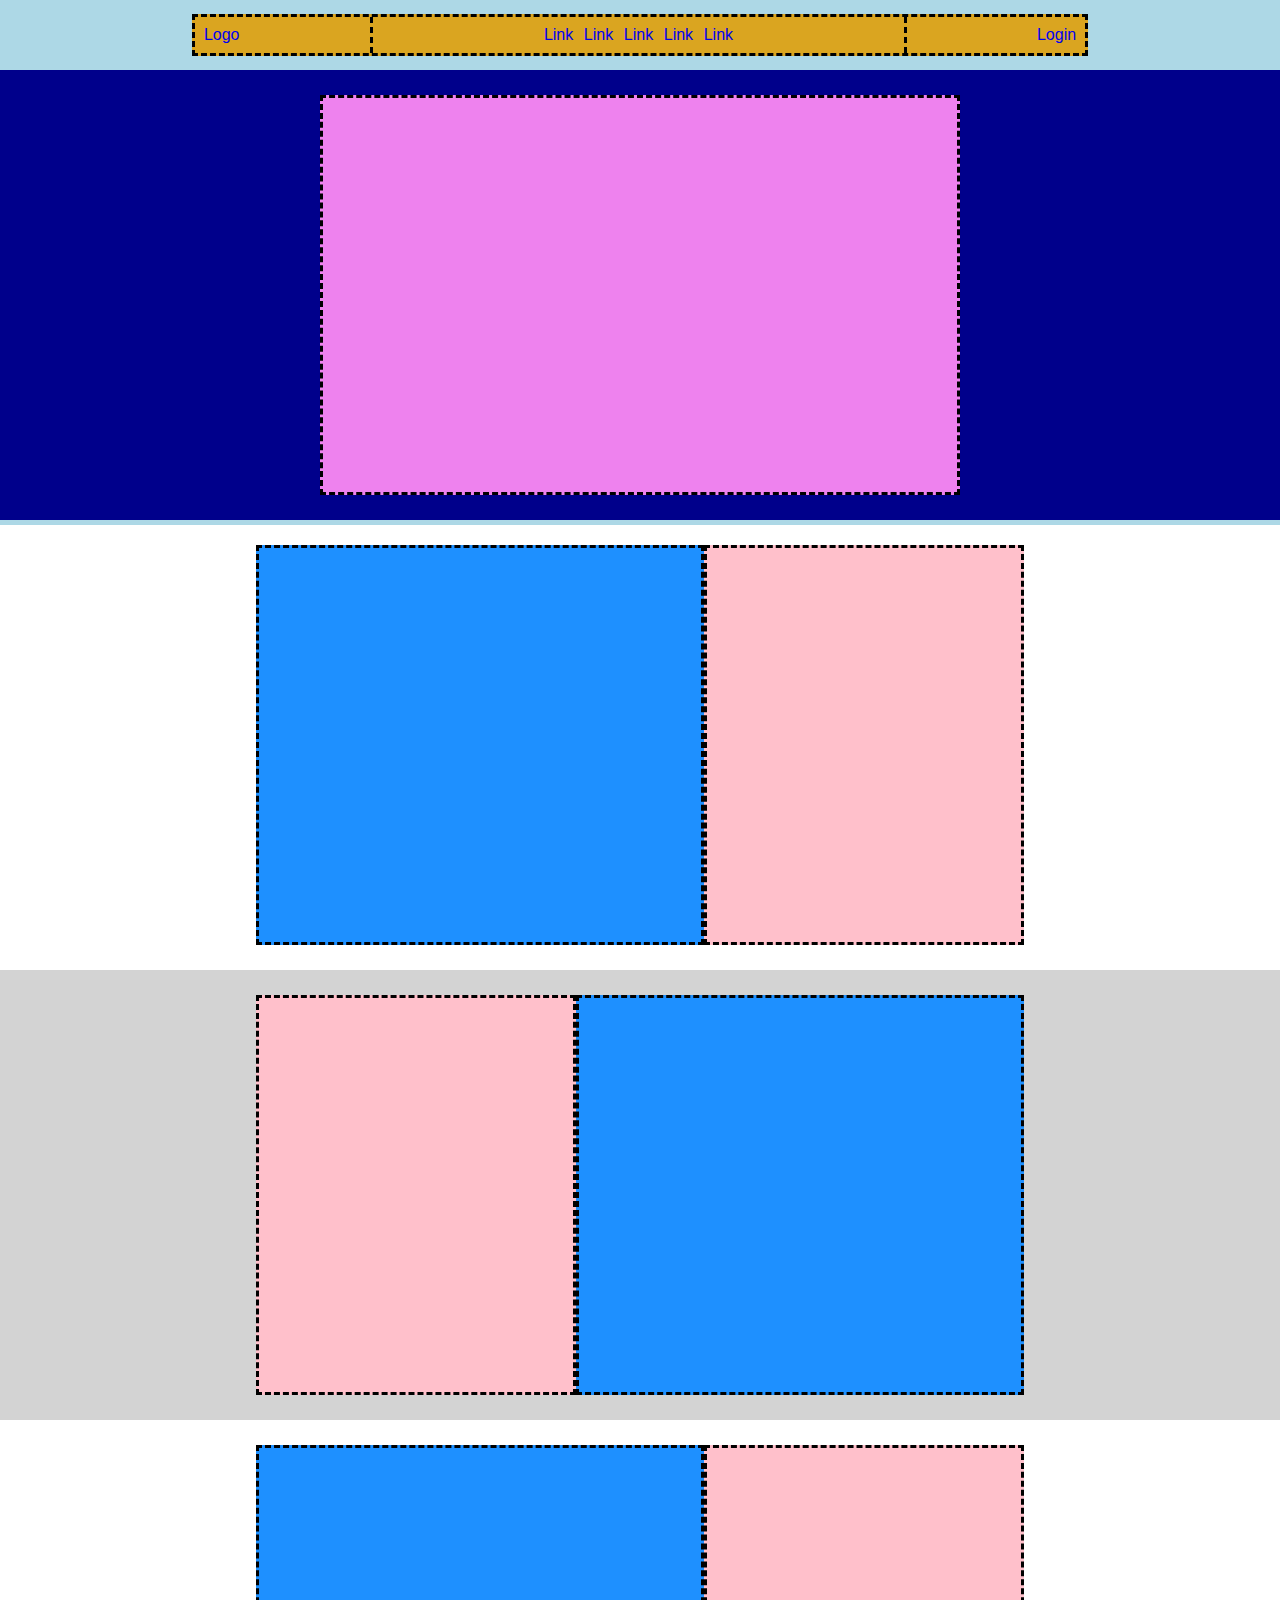
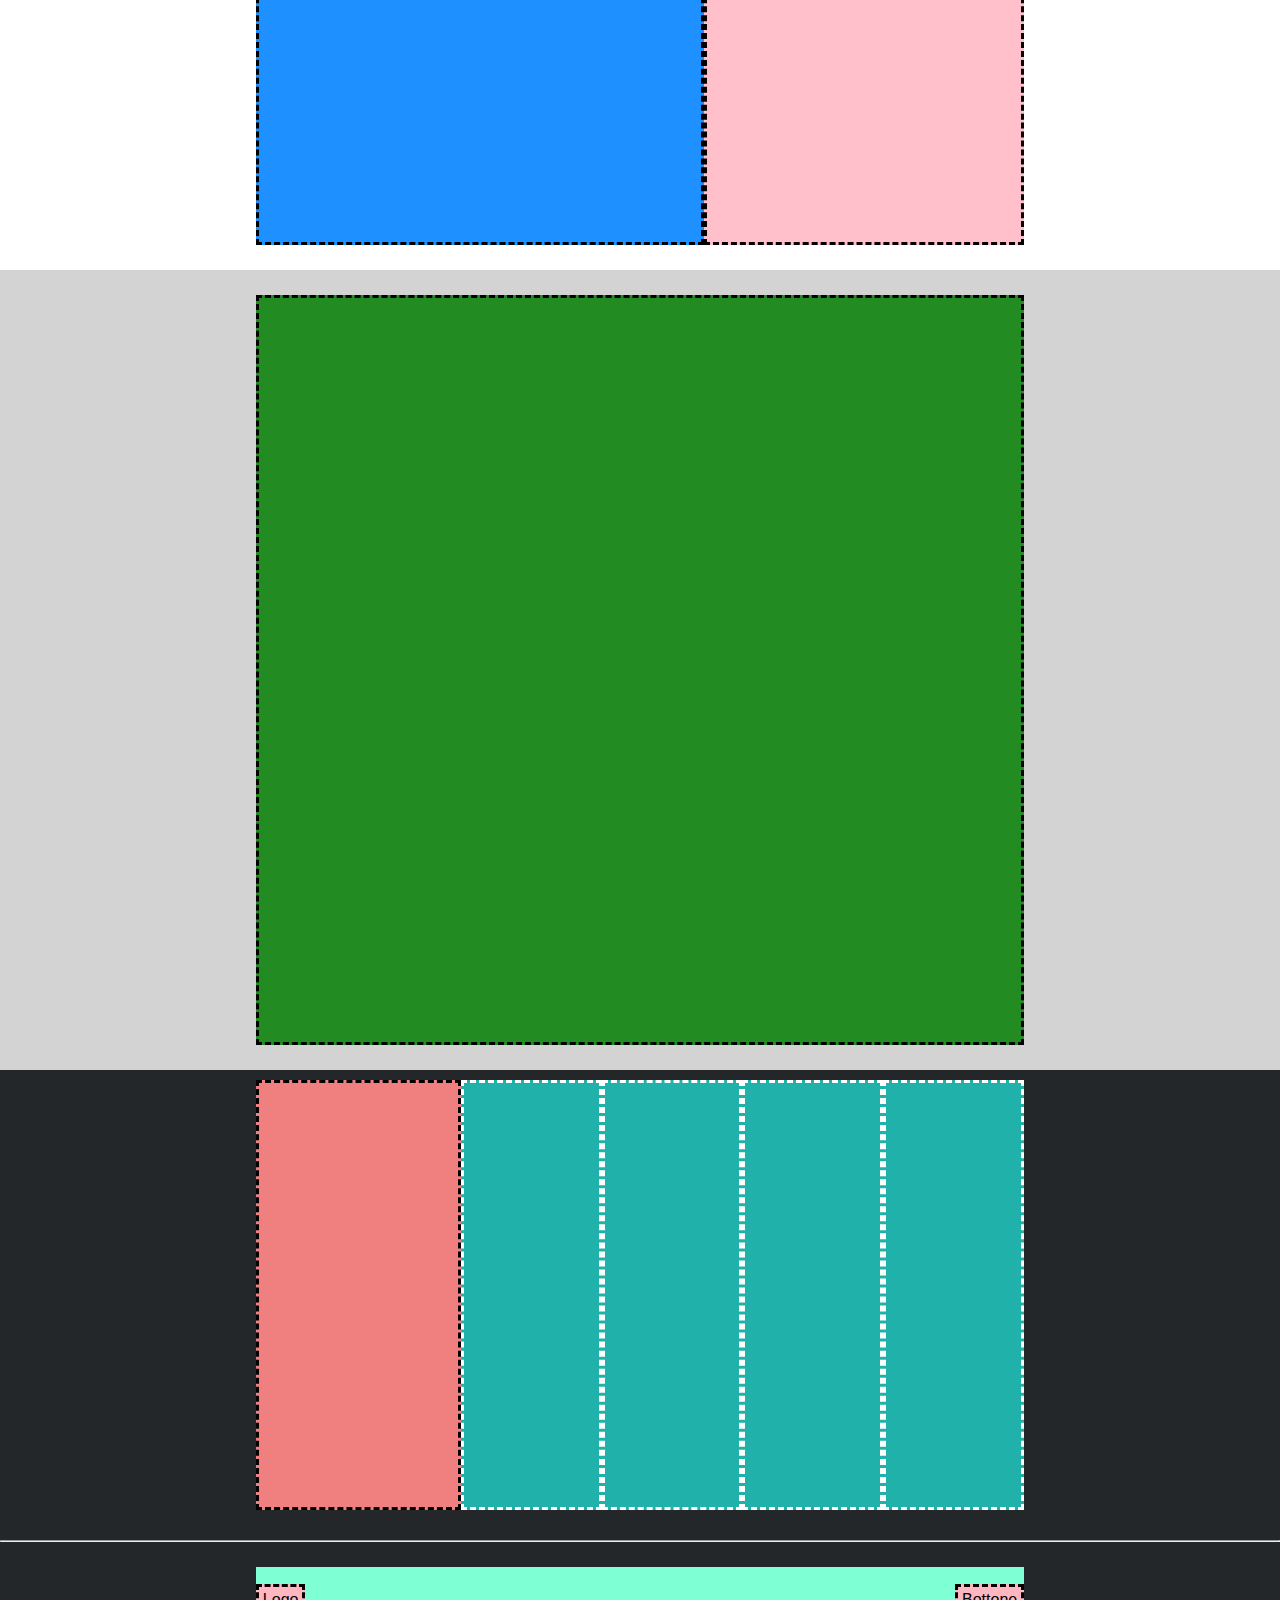
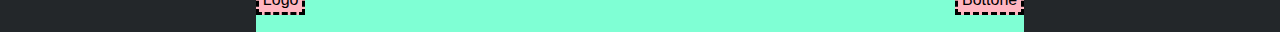
==== index.html @ 4157507f "Iniziamo" ====
<!DOCTYPE html>
<html lang="en">
<head>
    <meta charset="UTF-8">
    <meta name="viewport" content="width=device-width, initial-scale=1.0">
    <!-- Font Awesome -->
    <link rel="stylesheet" href="https://cdnjs.cloudflare.com/ajax/libs/font-awesome/6.4.2/css/all.min.css" integrity="sha512-z3gLpd7yknf1YoNbCzqRKc4qyor8gaKU1qmn+CShxbuBusANI9QpRohGBreCFkKxLhei6S9CQXFEbbKuqLg0DA==" crossorigin="anonymous" referrerpolicy="no-referrer" />
    <link href="https://fonts.cdnfonts.com/css/whitney-2" rel="stylesheet">
    <link rel="stylesheet" href="stylesheet.css">
    <title>Discord Home</title>
</head>

<body>
    
    <!-- Sezione Header contenente il logo con i link e login -->
    <header>
        <div class="contenitore_header">
            <nav>
                <div class="logo"><a href="#">Logo</a></div>
                <div class="links">
                    <a href="#">Link</a>
                    <a href="#">Link</a>
                    <a href="#">Link</a>
                    <a href="#">Link</a>
                    <a href="#">Link</a>
                </div>
                <div class="login"><a href="#">Login</a></div>
            </nav>
        </div>
    </header>    

    <main>
        <!-- Prima sezione -->
        <section class="contenitore_first_section">
            <div class="first_section"></div>
        </section>

        <!-- Seconda sezione -->
        <section class="contenitore">
            <div class="section_img"></div>
            <div class="section_txt"></div>
        </section>

        <!-- Terza sezione -->
        <section class="contenitore grigio">
            <div class="section_img"></div>
            <div class="section_txt"></div>
        </section>

        <!-- Quarta sezione -->
        <section class="contenitore">
            <div class="section_img"></div>
            <div class="section_txt"></div>
        </section>

        <!-- Quinta sezione -->
        <section class="contenitore_fifth_section grigio">
            <div class="fifth_section"></div>
        </section>
    </main>

    <!-- Inizio side (prima del footer) -->
    <aside>
        <div class="contenitore_side">

            <div class="red-col"></div>
            <div class="col"></div>
            <div class="col"></div>
            <div class="col"></div>
            <div class="col"></div>
        </div>
    </aside>
    
    <hr>

    <!-- Inizio parte finale della pagina -->
    <footer>
        <div class="contenitore_foot">
            <div class="logo_foot">Logo</div>
            <div class="bottone_foot">Bottone</div>
        </div>
    </footer>
</body>
</html>
---- stylesheet.css ----
/* Stili di pagina GENERALI */
* {
    margin: 0;
    padding: 0;
    box-sizing: border-box;
}

:root {
    font-family: 'Whitney', Arial, Helvetica, sans-serif;
}

/* Stili PRINCIPALI Header */
header{
    display: flex;
    align-items: center;
    justify-content: center;
    /* Debug roles */
    background-color: #add8e6;
    min-height: 70px;
}
.contenitore_header{
    display: flex;
    min-width: 70%;
    align-items: center;
    border-style: dashed;
    /* Debug roles */
    background-color: #daa520;
}
nav{
    display: flex;
    justify-content: space-between;
    width: 100%;
}

/* Stili SECONDARI header*/
.logo{
    flex-basis: 20%;
    border-right-style: dashed;
    padding: 1%;
}
.links{
    flex-basis: 60%;
    display: flex;
    justify-content: center;
    align-items: center;
    border-right-style: dashed;
}
.links a{
    padding: 1%;
}
.login{
    display: flex;
    justify-content: flex-end;
    flex-basis: 20%;
    padding: 1%;
}
a{
    text-decoration: none;
}

/* Stili PRIMA sezione sotto header */
.contenitore_first_section{
    display: flex;
    justify-content: center;
    align-items: center;
    width: 100%;
    box-shadow: 0px 5px #add8e6;
    /* Debug roles*/
    background-color: #00008b;
    min-height: 450px;
}
.first_section{
    flex-basis: 50%;
    border-style: dashed;
    /* Debug roles */
    min-height: 400px;
    background-color: #ee82ee;
}

/* Stili SECONDA TERZA e QUARTA sezione */
.grigio{
    background-color: #d3d3d3;
}
.contenitore.grigio>.section_txt{
    order: -1;
}
.contenitore{
    display: flex;
    justify-content: center;
    align-items: center;
    width: 100%;
    /* Debug roles*/
    min-height: 450px;
}
.section_img{
    display: flex;
    flex-basis: 35%;
    background-color: #1e90ff;
    border-style: dashed;
    min-height: 400px;
}
.section_txt{
    flex-basis: 25%;
    background-color: #ffc0cb;
    border-style: dashed;
    min-height: 400px;
}

/* Stili QUINTA sezione */
.contenitore_fifth_section{
    display: flex;
    justify-content: center;
    align-items: center;
    width: 100%;
    /* Debug roles*/
    min-height: 800px;
}
.fifth_section{
    flex-basis: 60%;
    border-style: dashed;
    /* Debug roles */
    min-height: 750px;
    background-color: #228b22;
}

/* Side prima del footer contenente le adeguate sezioni */
aside{
    display: flex;
    width: 100%;
    background-color: #23272a;
}
.contenitore_side{
    min-height: 450px;
    display: flex;
    align-items: center;
    justify-content: center;
    width: 100%;
    margin-bottom: 20px;
}
.red-col{
    display: flex;
    flex-basis: 16%;
    background-color: #f08080;
    border-style: dashed;
    min-height: 430px;
}
.col{
    flex-basis: 11%;
    background-color: #20b2aa;
    min-height: 430px;
    border-color: #ffffff;
    border-style: dashed;
}

/* Fine pagina, contenente logo e bottone */
footer{
    background-color: #23272a;
    display: flex;
    justify-content: center;
    align-items: flex-end;
    min-height: 90px;
}
.contenitore_foot{
    justify-content: space-between;
    display: flex;
    flex-basis: 60%;
    min-height: 65px;
    background-color: #7fffd4;
    align-items: center;
}
.logo_foot{
    background-color: #ffb6c1;
    border-style: dashed;
    padding: 0.5%;
}
.bottone_foot{
    background-color: #ffb6c1;
    border-style: dashed;
    padding: 0.5%;
}
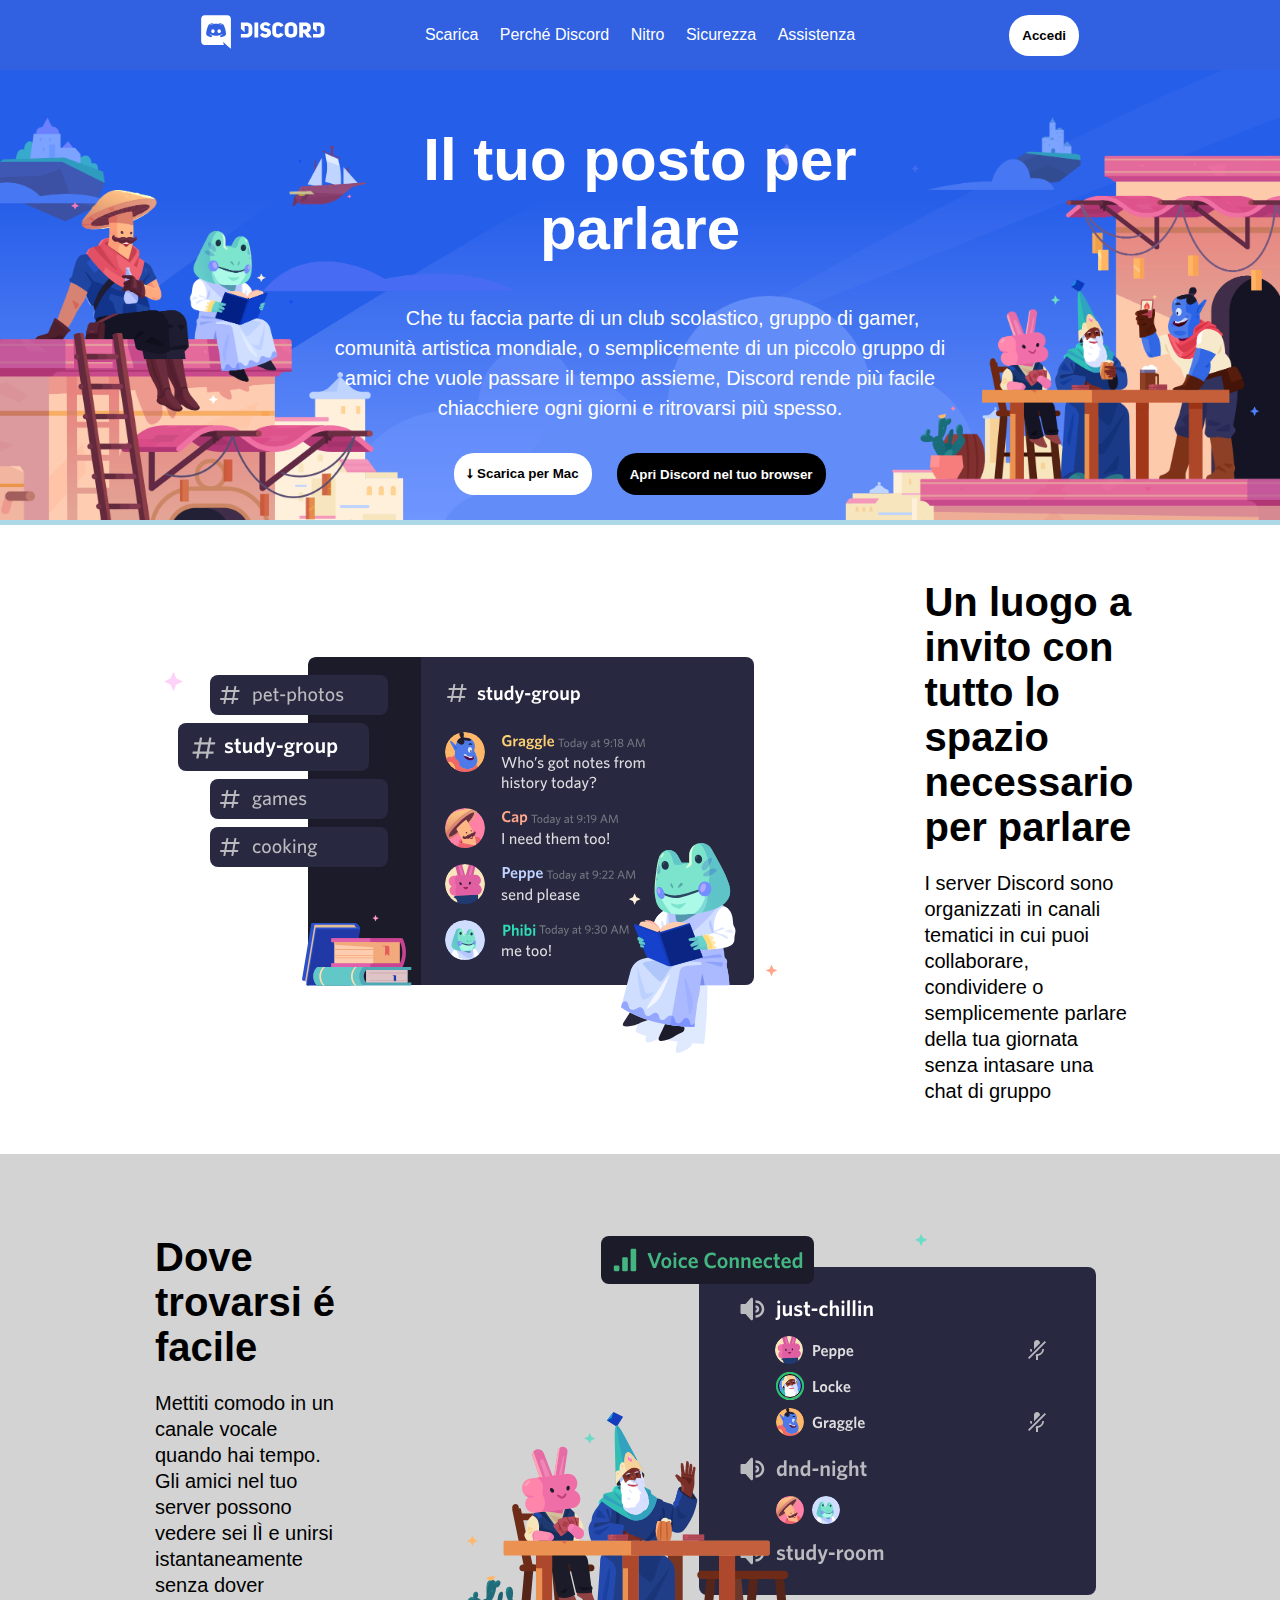
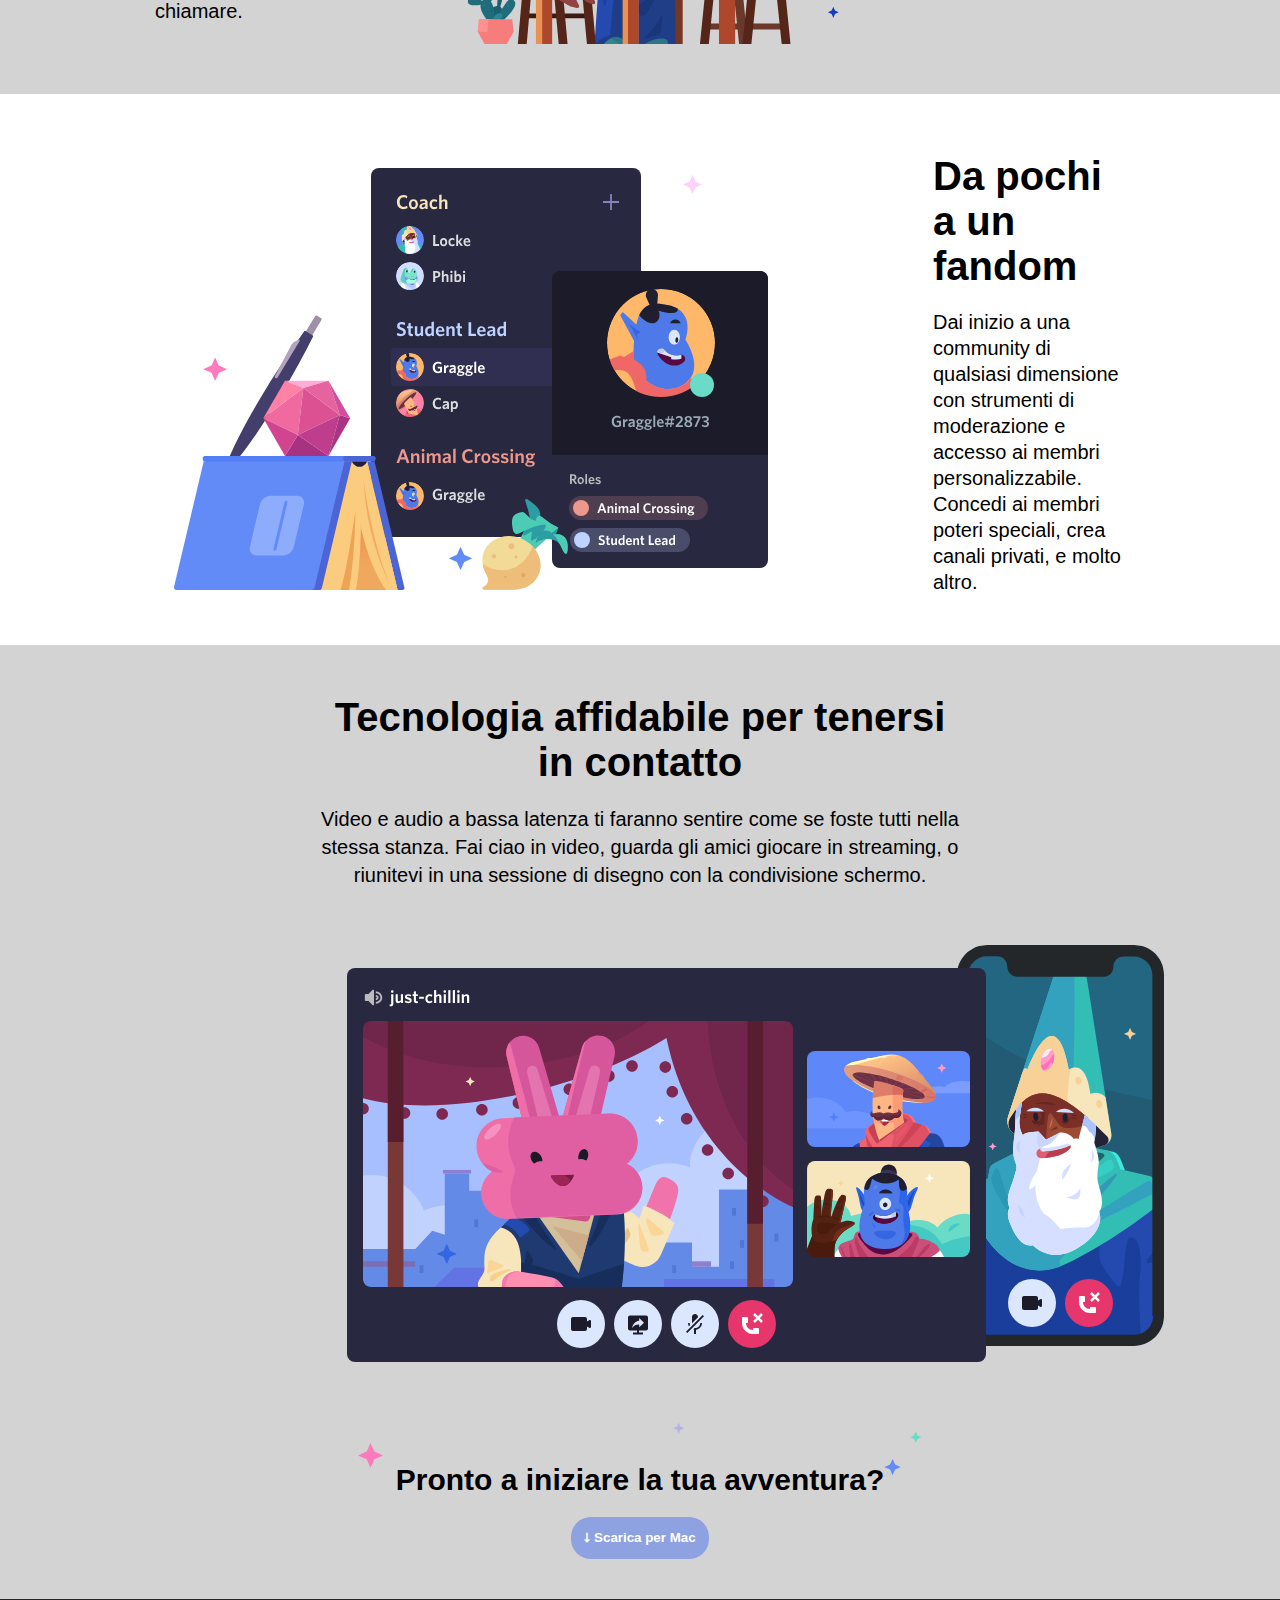
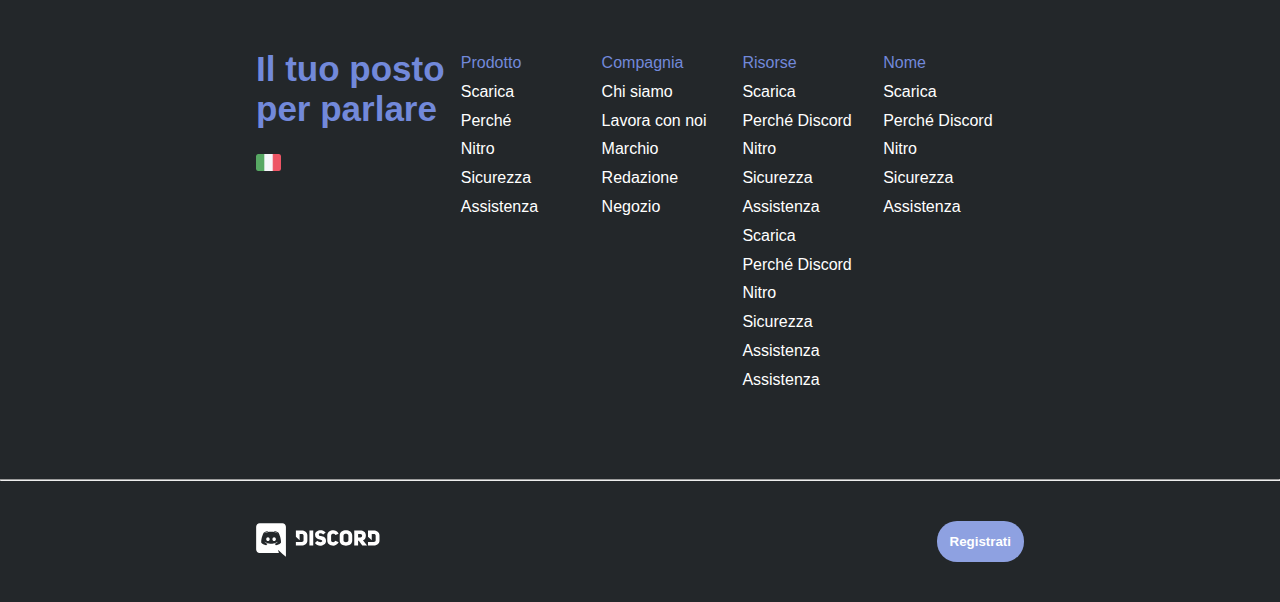
==== commit ba84f680: "Sto un po' impazzendo" ====
--- a/index.html
+++ b/index.html
@@ -16,15 +16,16 @@
     <header>
         <div class="contenitore_header">
             <nav>
-                <div class="logo"><a href="#">Logo</a></div>
+                <div class="logo"><a href="#"></a>
+                <img src="img/logo.svg" alt=""></div>
                 <div class="links">
-                    <a href="#">Link</a>
-                    <a href="#">Link</a>
-                    <a href="#">Link</a>
-                    <a href="#">Link</a>
-                    <a href="#">Link</a>
+                    <a href="https://discord.com/download" target="_blank">Scarica</a>
+                    <a href="https://medium.com/sbblog/reasons-why-people-use-discord-e199591e0a29" target="_blank">Perch&eacute; Discord</a>
+                    <a href="https://discord.com/nitro" target="_blank">Nitro</a>
+                    <a href="https://discord.com/safety/securing-your-discord-account" target="_blank">Sicurezza</a>
+                    <a href="https://support.discord.com/hc/it" target="_blank">Assistenza</a>
                 </div>
-                <div class="login"><a href="#">Login</a></div>
+                <div class="login"><a href="https://support.discord.com/hc/en-us/community/posts/360056220432-Login" target="_blank"><button class="bottone_bianco">Accedi</button></a</div>
             </nav>
         </div>
     </header>    
@@ -32,30 +33,65 @@
     <main>
         <!-- Prima sezione -->
         <section class="contenitore_first_section">
-            <div class="first_section"></div>
+            <div class="first_section">
+                <h1>Il tuo posto per parlare</h1>
+                <p>Che tu faccia parte di un club scolastico, gruppo di gamer, comunità artistica mondiale, o semplicemente di un piccolo gruppo di amici che vuole passare il tempo assieme, Discord rende più facile chiacchiere ogni giorni e ritrovarsi più spesso.</p>
+                
+                <div class="bottoni_header">
+                    <button class="bottone_bianco">&#11107; Scarica per Mac</button>
+                    <button class="bottone_nero">Apri Discord nel tuo browser</button>
+                </div>
+            </div>
         </section>
 
         <!-- Seconda sezione -->
         <section class="contenitore">
-            <div class="section_img"></div>
-            <div class="section_txt"></div>
+            <div class="section_img">
+                <img src="img/item1.svg" alt="">
+            </div>
+            <div class="section_txt">
+                <h1 class="black_title">Un luogo a invito con tutto lo spazio necessario per parlare</h1>
+                <p class="black_text">I server Discord sono organizzati in canali tematici in cui puoi collaborare, condividere o semplicemente parlare della tua giornata senza intasare una chat di gruppo</p>
+            </div>
         </section>
 
         <!-- Terza sezione -->
         <section class="contenitore grigio">
-            <div class="section_img"></div>
-            <div class="section_txt"></div>
+            <div class="section_img">
+                <img src="img/item2.svg" alt="">
+            </div>
+            <div class="section_txt">
+                <h1 class="black_title">Dove trovarsi &eacute; facile</h1>
+                <p class="black_text">Mettiti comodo in un canale vocale quando hai tempo. Gli amici nel tuo server possono vedere sei l&Igrave; e unirsi istantaneamente senza dover chiamare.</p>
+            </div>
         </section>
 
         <!-- Quarta sezione -->
         <section class="contenitore">
-            <div class="section_img"></div>
-            <div class="section_txt"></div>
+            <div class="section_img">
+                <img src="img/item3.svg" alt="">
+            </div>
+            <div class="section_txt">
+                <h1 class="black_title">Da pochi a un fandom</h1>
+                <p class="black_text">Dai inizio a una community di qualsiasi dimensione con strumenti di moderazione e accesso ai membri personalizzabile. Concedi ai membri poteri speciali, crea canali privati, e molto altro.</p>
+            </div>
         </section>
 
         <!-- Quinta sezione -->
         <section class="contenitore_fifth_section grigio">
-            <div class="fifth_section"></div>
+            <div class="fifth_section">
+                <h1 id="black_title">Tecnologia affidabile per tenersi in contatto</h1>
+                <p id="black_text">Video e audio a bassa latenza ti faranno sentire come se foste tutti nella stessa stanza. Fai ciao in video, guarda gli amici giocare in streaming, o riunitevi in una sessione di disegno con la condivisione schermo.</p>
+                <img src="img/item4-big.svg" alt="">
+                
+                <div class="stelline">
+                    <h2>Pronto a iniziare la tua avventura?</h2>
+                    <a href="https://discord.com/download" target="_blank">
+                        <button class="bottone_blu"> &#11107; Scarica per Mac</button>
+                    </a>
+                </div>
+            </div>
+            
         </section>
     </main>
 
@@ -63,11 +99,56 @@
     <aside>
         <div class="contenitore_side">
 
-            <div class="red-col"></div>
-            <div class="col"></div>
-            <div class="col"></div>
-            <div class="col"></div>
-            <div class="col"></div>
+            <div class="red-col">
+                <h3 class="title_red-col">Il tuo posto per parlare</h3>
+                <img id="flag" src="img/ita.png" alt="">
+            </div>
+            <div class="col">
+                <ul style="line-height:130%">
+                    <li>Prodotto</li>
+                    <li>Scarica</li>
+                    <li>Perch&eacute;</li>
+                    <li>Nitro</li>
+                    <li>Sicurezza</li>
+                    <li>Assistenza</li>
+                </ul>
+            </div>
+            <div class="col">
+                <ul style="line-height:130%">
+                    <li>Compagnia</li>
+                    <li>Chi siamo</li>
+                    <li>Lavora con noi</li>
+                    <li>Marchio</li>
+                    <li>Redazione</li>
+                    <li>Negozio</li>
+                </ul>
+            </div>
+            <div class="col">
+                <ul style="line-height:130%">
+                    <li>Risorse</li>
+                    <li>Scarica</li>
+                    <li>Perch&eacute; Discord</li>
+                    <li>Nitro</li>
+                    <li>Sicurezza</li>
+                    <li>Assistenza</li>
+                    <li>Scarica</li>
+                    <li>Perch&eacute; Discord</li>
+                    <li>Nitro</li>
+                    <li>Sicurezza</li>
+                    <li>Assistenza</li>
+                    <li>Assistenza</li>
+                </ul>
+            </div>
+            <div class="col">
+                <ul>
+                    <li>Nome</li>
+                    <li>Scarica</li>
+                    <li>Perch&eacute; Discord</li>
+                    <li>Nitro</li>
+                    <li>Sicurezza</li>
+                    <li>Assistenza</li>
+                </ul>
+            </div>
         </div>
     </aside>
     
@@ -76,8 +157,10 @@
     <!-- Inizio parte finale della pagina -->
     <footer>
         <div class="contenitore_foot">
-            <div class="logo_foot">Logo</div>
-            <div class="bottone_foot">Bottone</div>
+            <div class="logo_foot">
+                <img src="img/logo.svg" alt="">
+            </div>
+            <div><button class="bottone_blu">Registrati</button></div>
         </div>
     </footer>
 </body>
--- a/stylesheet.css
+++ b/stylesheet.css
@@ -15,16 +15,13 @@
     align-items: center;
     justify-content: center;
     /* Debug roles */
-    background-color: #add8e6;
+    background-color: #3161e0;
     min-height: 70px;
 }
 .contenitore_header{
     display: flex;
     min-width: 70%;
     align-items: center;
-    border-style: dashed;
-    /* Debug roles */
-    background-color: #daa520;
 }
 nav{
     display: flex;
@@ -35,7 +32,6 @@
 /* Stili SECONDARI header*/
 .logo{
     flex-basis: 20%;
-    border-right-style: dashed;
     padding: 1%;
 }
 .links{
@@ -43,10 +39,9 @@
     display: flex;
     justify-content: center;
     align-items: center;
-    border-right-style: dashed;
 }
 .links a{
-    padding: 1%;
+    padding: 2%;
 }
 .login{
     display: flex;
@@ -56,6 +51,8 @@
 }
 a{
     text-decoration: none;
+    color: white;
+    /* font-weight: bold; */
 }
 
 /* Stili PRIMA sezione sotto header */
@@ -65,16 +62,14 @@
     align-items: center;
     width: 100%;
     box-shadow: 0px 5px #add8e6;
-    /* Debug roles*/
-    background-color: #00008b;
+    background-image: url(img/jumbo.png);
+    background-size: 100%;
+    background-repeat: no-repeat;
+    background-position: center;
     min-height: 450px;
 }
 .first_section{
     flex-basis: 50%;
-    border-style: dashed;
-    /* Debug roles */
-    min-height: 400px;
-    background-color: #ee82ee;
 }
 
 /* Stili SECONDA TERZA e QUARTA sezione */
@@ -89,21 +84,15 @@
     justify-content: center;
     align-items: center;
     width: 100%;
-    /* Debug roles*/
-    min-height: 450px;
 }
 .section_img{
     display: flex;
     flex-basis: 35%;
-    background-color: #1e90ff;
-    border-style: dashed;
-    min-height: 400px;
+    margin: 50px;
 }
 .section_txt{
-    flex-basis: 25%;
-    background-color: #ffc0cb;
-    border-style: dashed;
-    min-height: 400px;
+    flex-basis: 15%;
+    margin: 50px;
 }
 
 /* Stili QUINTA sezione */
@@ -112,15 +101,12 @@
     justify-content: center;
     align-items: center;
     width: 100%;
-    /* Debug roles*/
-    min-height: 800px;
 }
 .fifth_section{
-    flex-basis: 60%;
-    border-style: dashed;
-    /* Debug roles */
-    min-height: 750px;
-    background-color: #228b22;
+    display: flex;
+    width: 50%;
+    justify-content: center;
+    flex-direction: column;
 }
 
 /* Side prima del footer contenente le adeguate sezioni */
@@ -130,26 +116,21 @@
     background-color: #23272a;
 }
 .contenitore_side{
-    min-height: 450px;
-    display: flex;
-    align-items: center;
-    justify-content: center;
-    width: 100%;
-    margin-bottom: 20px;
+    display: flex;
+    align-items: center;
+    justify-content: center;
+    width: 100%;
+    padding-top: 50px;
 }
 .red-col{
     display: flex;
+    flex-direction: column;
     flex-basis: 16%;
-    background-color: #f08080;
-    border-style: dashed;
     min-height: 430px;
 }
 .col{
     flex-basis: 11%;
-    background-color: #20b2aa;
     min-height: 430px;
-    border-color: #ffffff;
-    border-style: dashed;
 }
 
 /* Fine pagina, contenente logo e bottone */
@@ -158,23 +139,145 @@
     display: flex;
     justify-content: center;
     align-items: flex-end;
-    min-height: 90px;
+    width: 100%;
 }
 .contenitore_foot{
     justify-content: space-between;
     display: flex;
     flex-basis: 60%;
-    min-height: 65px;
-    background-color: #7fffd4;
-    align-items: center;
-}
-.logo_foot{
-    background-color: #ffb6c1;
-    border-style: dashed;
-    padding: 0.5%;
-}
-.bottone_foot{
-    background-color: #ffb6c1;
-    border-style: dashed;
-    padding: 0.5%;
-}+    margin: 40px;
+    align-items: center;
+}
+
+/* STILI PER COMPLETARE L'ESERCIZIO */
+                
+                /* HEADER */
+.bottone_bianco{
+    color: black;
+    background-color: white;
+    padding: 13px;
+    cursor: pointer;
+    border: none;
+    border-top-right-radius: 20px;
+    border-bottom-right-radius: 20px;
+    border-top-left-radius: 20px;
+    border-bottom-left-radius: 20px;
+    font-weight: bold;
+}
+.bottone_nero{
+    color: white;
+    background-color: black;
+    padding: 13px;
+    cursor: pointer;
+    border: none;
+    border-top-right-radius: 20px;
+    border-bottom-right-radius: 20px;
+    border-top-left-radius: 20px;
+    border-bottom-left-radius: 20px;
+    font-weight: bold;
+}
+.first_section h1{
+    text-align: center;
+    padding: 30px;
+    font-size: 60px;
+}
+.first_section p{
+    text-align: center;
+    padding-top: 10px;
+    text-indent: 45px;
+    font-size: 20px;
+    line-height: 1.5;
+}
+.bottoni_header{
+    display: flex;
+    text-align: center;
+    padding-top: 30px;
+    width: 100%;
+    justify-content: center;
+    gap: 25px;
+}
+
+/* STILI DEL MAIN */
+.black_title{
+    color: black;
+    padding-top: 10px;
+    padding-bottom: 10px;
+    font-size: 40px;
+}
+.black_text{
+    color: black;
+    padding-top: 10px;
+    font-size: 20px;
+    line-height: 1.3;
+}
+#black_title{
+    color: black;
+    text-align: center;
+    padding-top: 50px;
+    padding-bottom: 10px;
+    font-size: 40px;
+}
+#black_text{
+    color: black;
+    text-align: center;
+    padding-top: 10px;
+    font-size: 20px;
+    line-height: 1.4;
+}
+h2{
+    color: black;
+    text-align: center;
+    font-size: 30px;
+    padding-bottom: 20px;
+}
+.bottone_blu{
+    color: white;
+    background-color: #8ea1e1;
+    padding: 13px;
+    cursor: pointer;
+    border: none;
+    border-top-right-radius: 20px;
+    border-bottom-right-radius: 20px;
+    border-top-left-radius: 20px;
+    border-bottom-left-radius: 20px;
+    font-weight: bold;
+}
+.stelline{
+    background-image: url(img/stars.svg);
+    background-repeat: no-repeat;
+    background-size: contain;
+    padding: 40px;
+    text-align: center;
+    display: flex;
+    justify-content: center;
+    flex-direction: column;
+    margin: auto;
+}
+
+/* Footer */
+#flag{
+    width: 25px;
+    margin: 25px 0;
+}
+.title_red-col{
+    color: #7289da;
+    font-size: 35px;
+}
+li:first-child{
+    color: #7289da;
+}
+li{
+    list-style-type: none;
+    color: white;
+    line-height: 1.8;
+} 
+/* .arrow{
+    border: solid black;
+    border-width: 0 3px 3px 0;
+    display: inline-block;
+    padding: 3px;
+}
+.down {
+  transform: rotate(45deg);
+  -webkit-transform: rotate(45deg);
+} */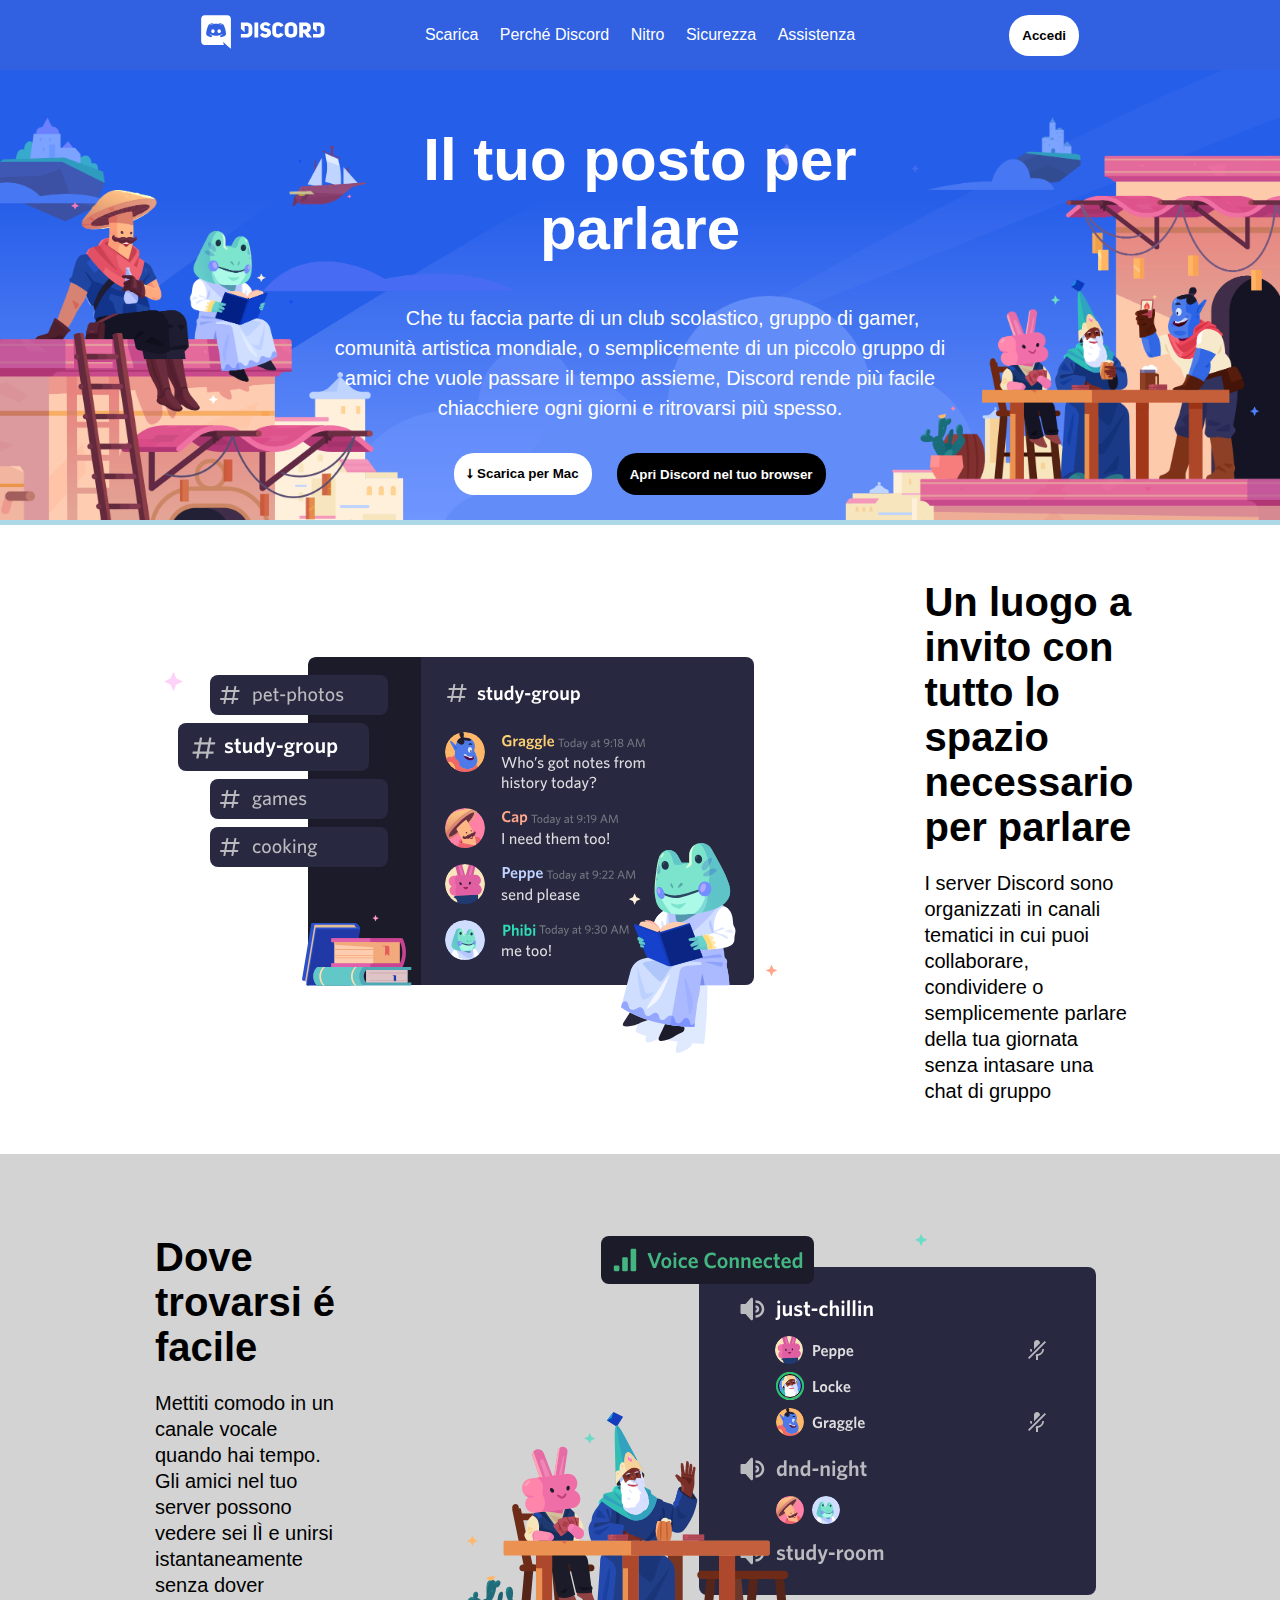
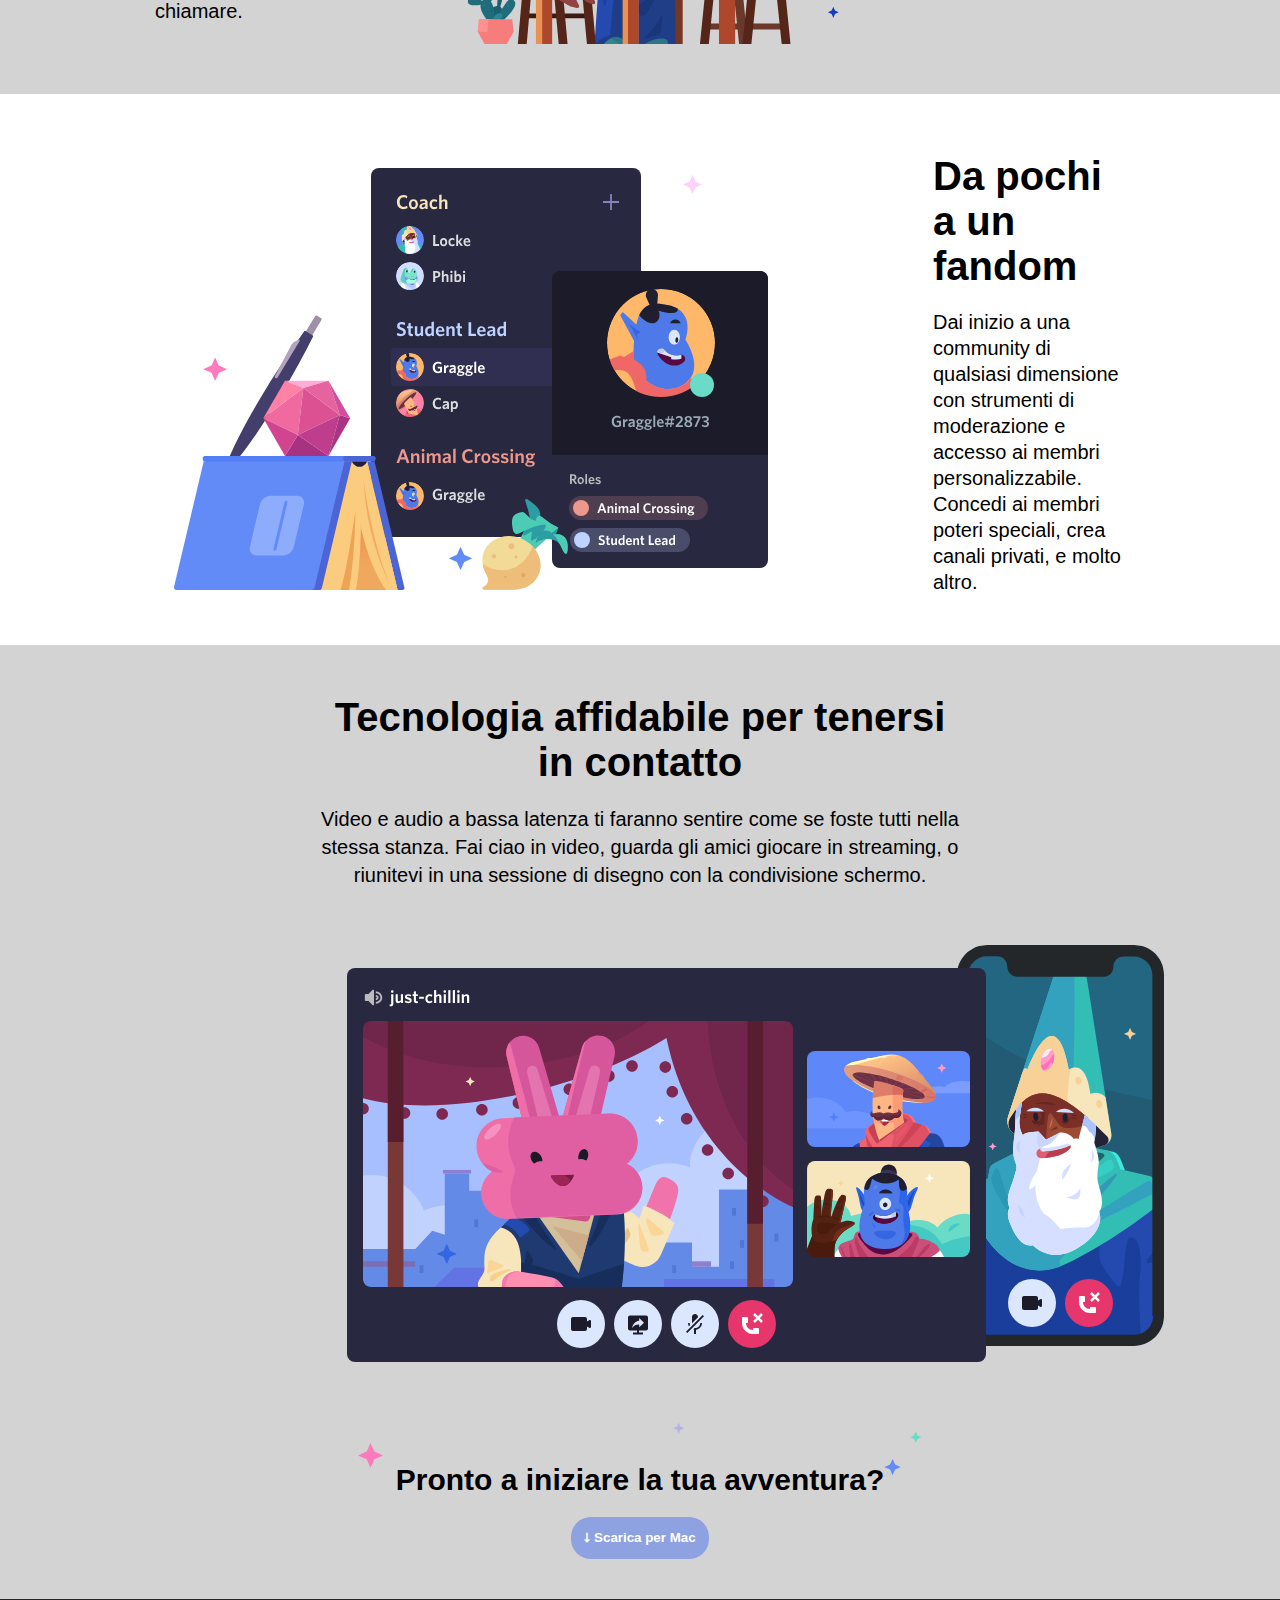
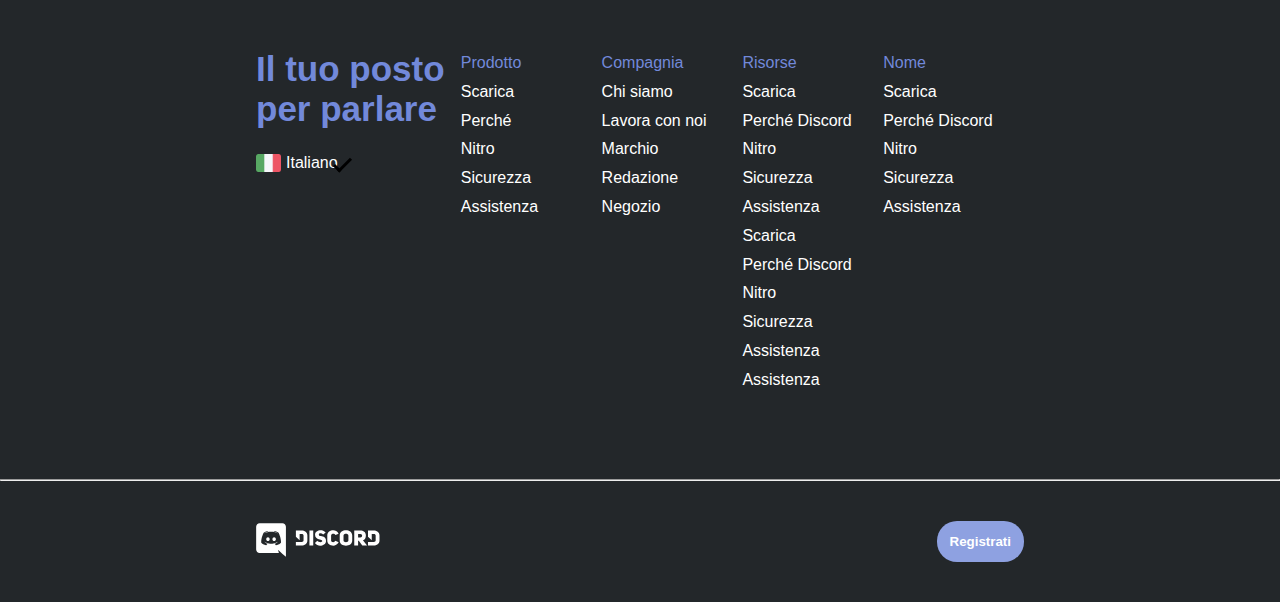
==== commit 0aa11e1b: "Max salvami <3" ====
--- a/index.html
+++ b/index.html
@@ -87,7 +87,7 @@
                 <div class="stelline">
                     <h2>Pronto a iniziare la tua avventura?</h2>
                     <a href="https://discord.com/download" target="_blank">
-                        <button class="bottone_blu"> &#11107; Scarica per Mac</button>
+                        <button class="download_mac"> &#11107; Scarica per Mac</button>
                     </a>
                 </div>
             </div>
@@ -101,7 +101,11 @@
 
             <div class="red-col">
                 <h3 class="title_red-col">Il tuo posto per parlare</h3>
-                <img id="flag" src="img/ita.png" alt="">
+                <div class="italiano">
+                    <img id="flag" src="img/ita.png" alt="">
+                    <span>Italiano</span>
+                    <i class="arrow down"></i>
+                </div>
             </div>
             <div class="col">
                 <ul style="line-height:130%">
@@ -160,7 +164,7 @@
             <div class="logo_foot">
                 <img src="img/logo.svg" alt="">
             </div>
-            <div><button class="bottone_blu">Registrati</button></div>
+            <div><button class="download_mac">Registrati</button></div>
         </div>
     </footer>
 </body>
--- a/stylesheet.css
+++ b/stylesheet.css
@@ -230,7 +230,7 @@
     font-size: 30px;
     padding-bottom: 20px;
 }
-.bottone_blu{
+.download_mac{
     color: white;
     background-color: #8ea1e1;
     padding: 13px;
@@ -257,7 +257,7 @@
 /* Footer */
 #flag{
     width: 25px;
-    margin: 25px 0;
+    margin-right: 5px;
 }
 .title_red-col{
     color: #7289da;
@@ -270,14 +270,19 @@
     list-style-type: none;
     color: white;
     line-height: 1.8;
-} 
-/* .arrow{
+}
+.italiano{
+    display: flex;
+    justify-content: flex-start;
+    margin: 25px 0;
+    color: white;
+}
+.arrow{
     border: solid black;
     border-width: 0 3px 3px 0;
-    display: inline-block;
     padding: 3px;
 }
 .down {
   transform: rotate(45deg);
   -webkit-transform: rotate(45deg);
-} */+}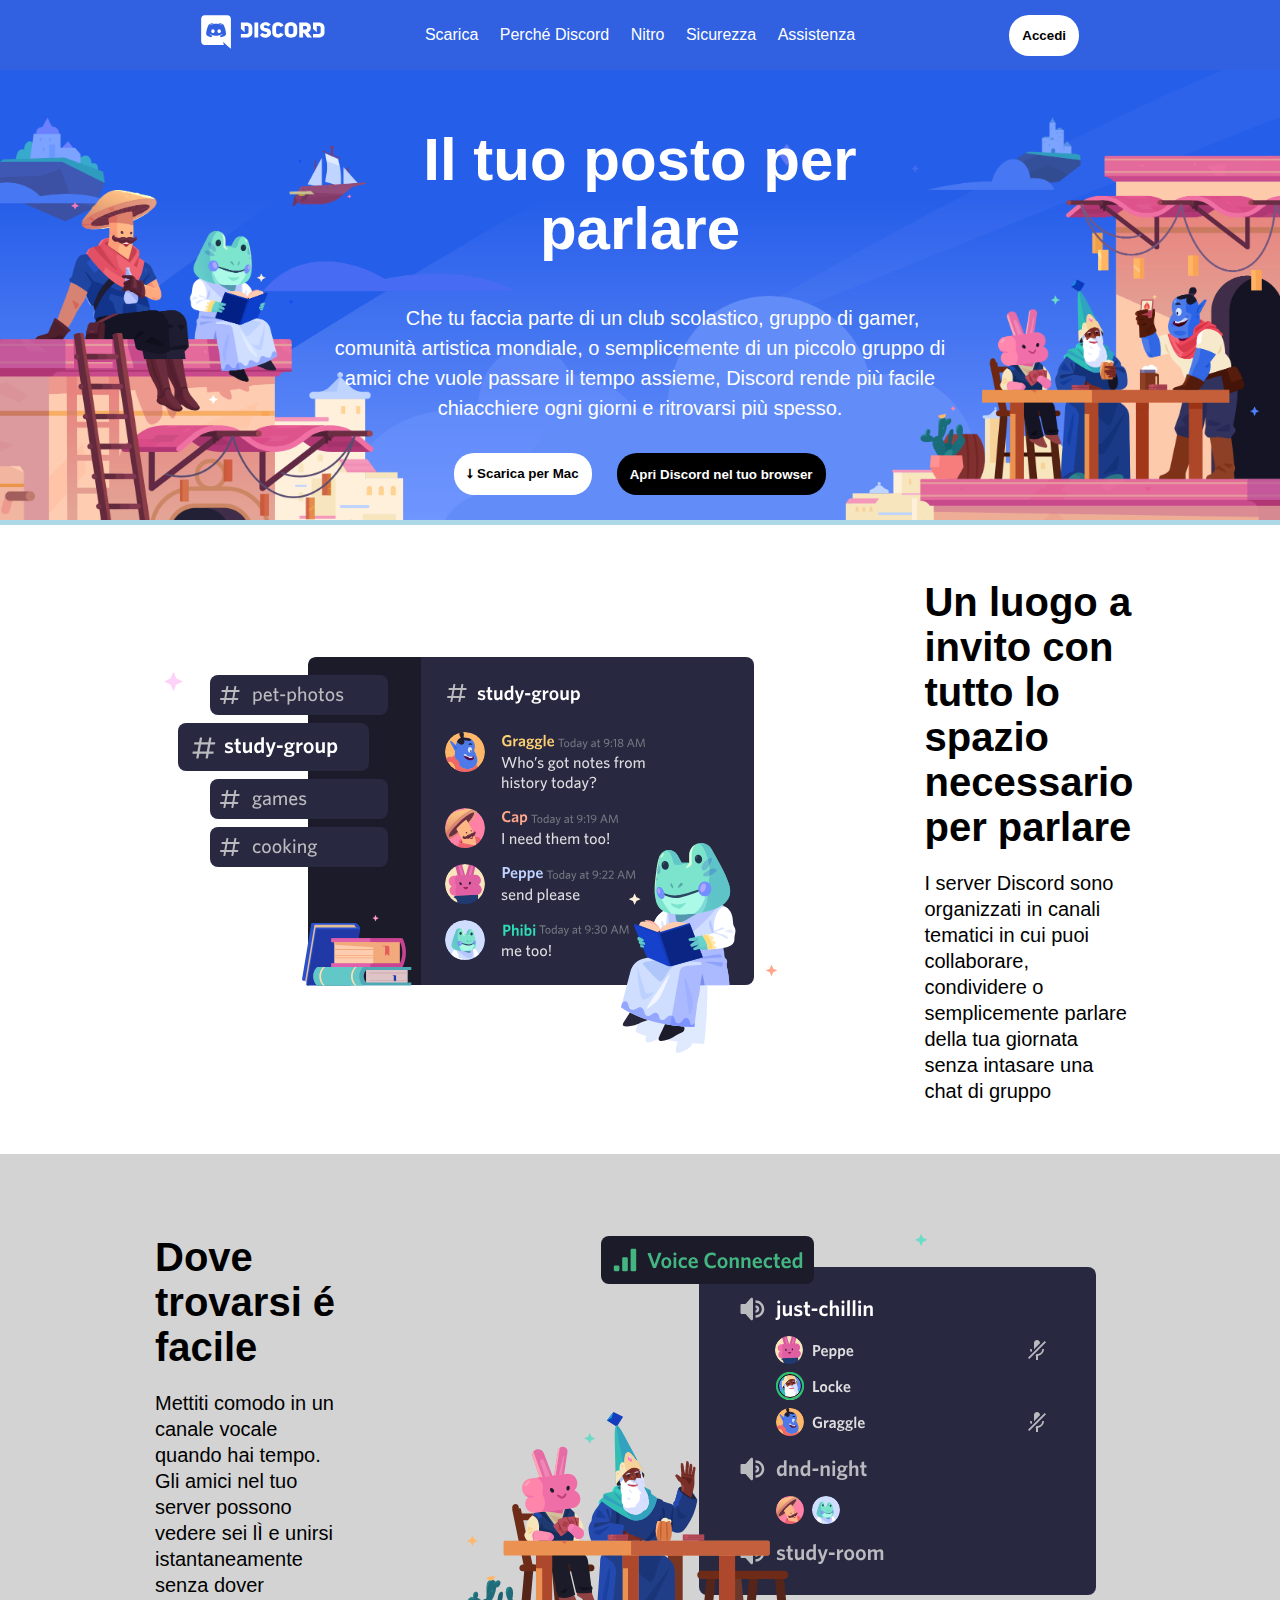
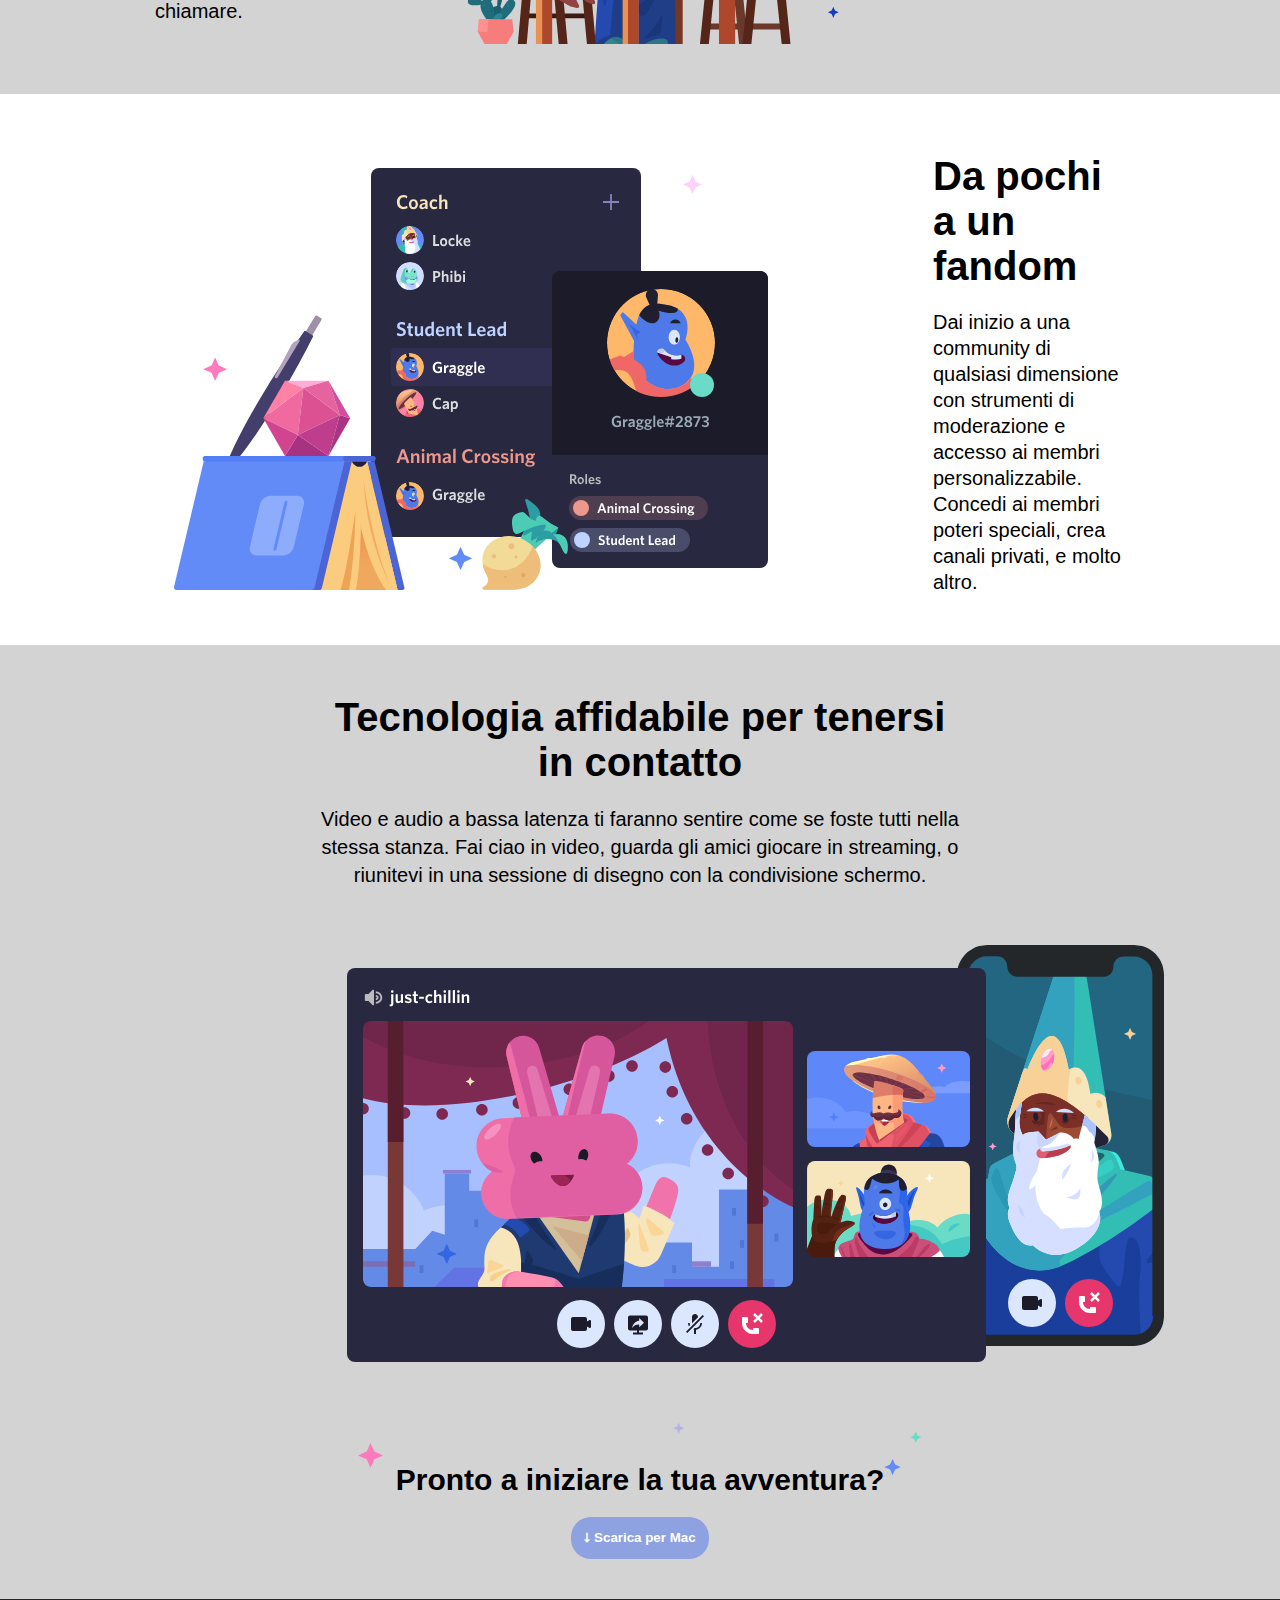
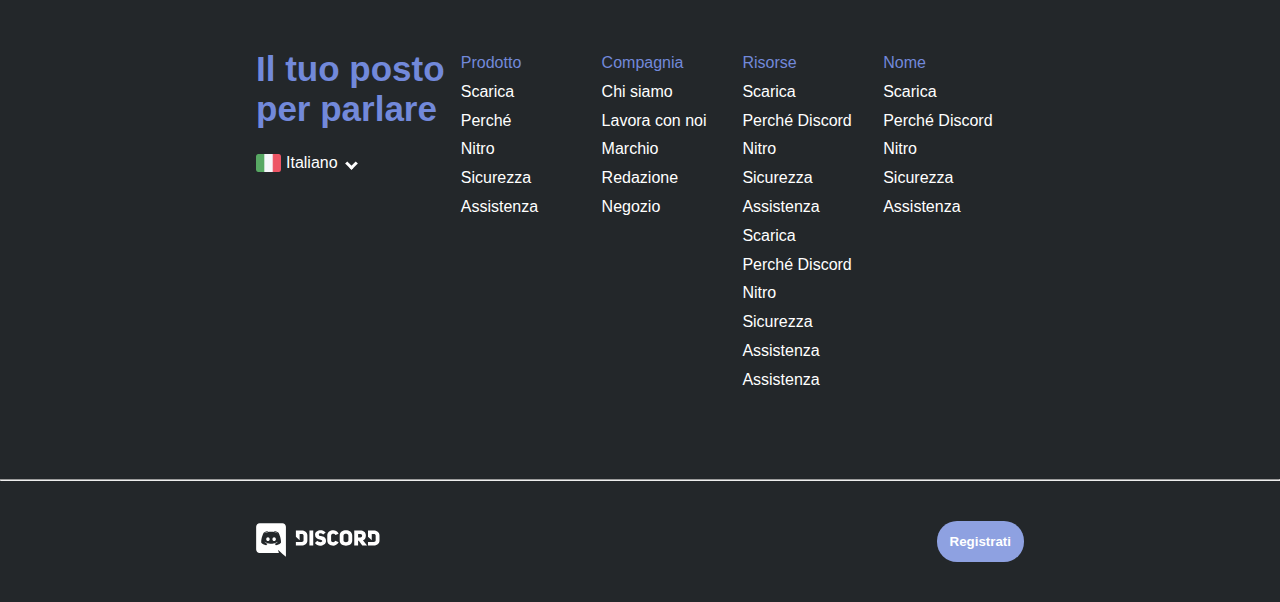
==== commit c62c05d5: "Ci siamo quasi" ====
--- a/index.html
+++ b/index.html
@@ -103,8 +103,13 @@
                 <h3 class="title_red-col">Il tuo posto per parlare</h3>
                 <div class="italiano">
                     <img id="flag" src="img/ita.png" alt="">
-                    <span>Italiano</span>
-                    <i class="arrow down"></i>
+                    <span>Italiano <i class="arrow down"></i></span>
+                </div>
+                <div class="icons">
+                    <i class="fa-brands fa-twitter"></i>
+                    <i class="fa-brands fa-instagram"></i>
+                    <i class="fa-brands fa-facebook"></i>
+                    <i class="fa-brands fa-youtube"></i>
                 </div>
             </div>
             <div class="col">
--- a/stylesheet.css
+++ b/stylesheet.css
@@ -278,11 +278,20 @@
     color: white;
 }
 .arrow{
-    border: solid black;
+    border: solid white;
     border-width: 0 3px 3px 0;
     padding: 3px;
+    display: inline-block;
 }
 .down {
   transform: rotate(45deg);
   -webkit-transform: rotate(45deg);
+}
+.arrow.down{
+    margin-left: 5px;
+}
+.icons{
+    display: flex;
+    color: white;
+    gap: 20px;
 }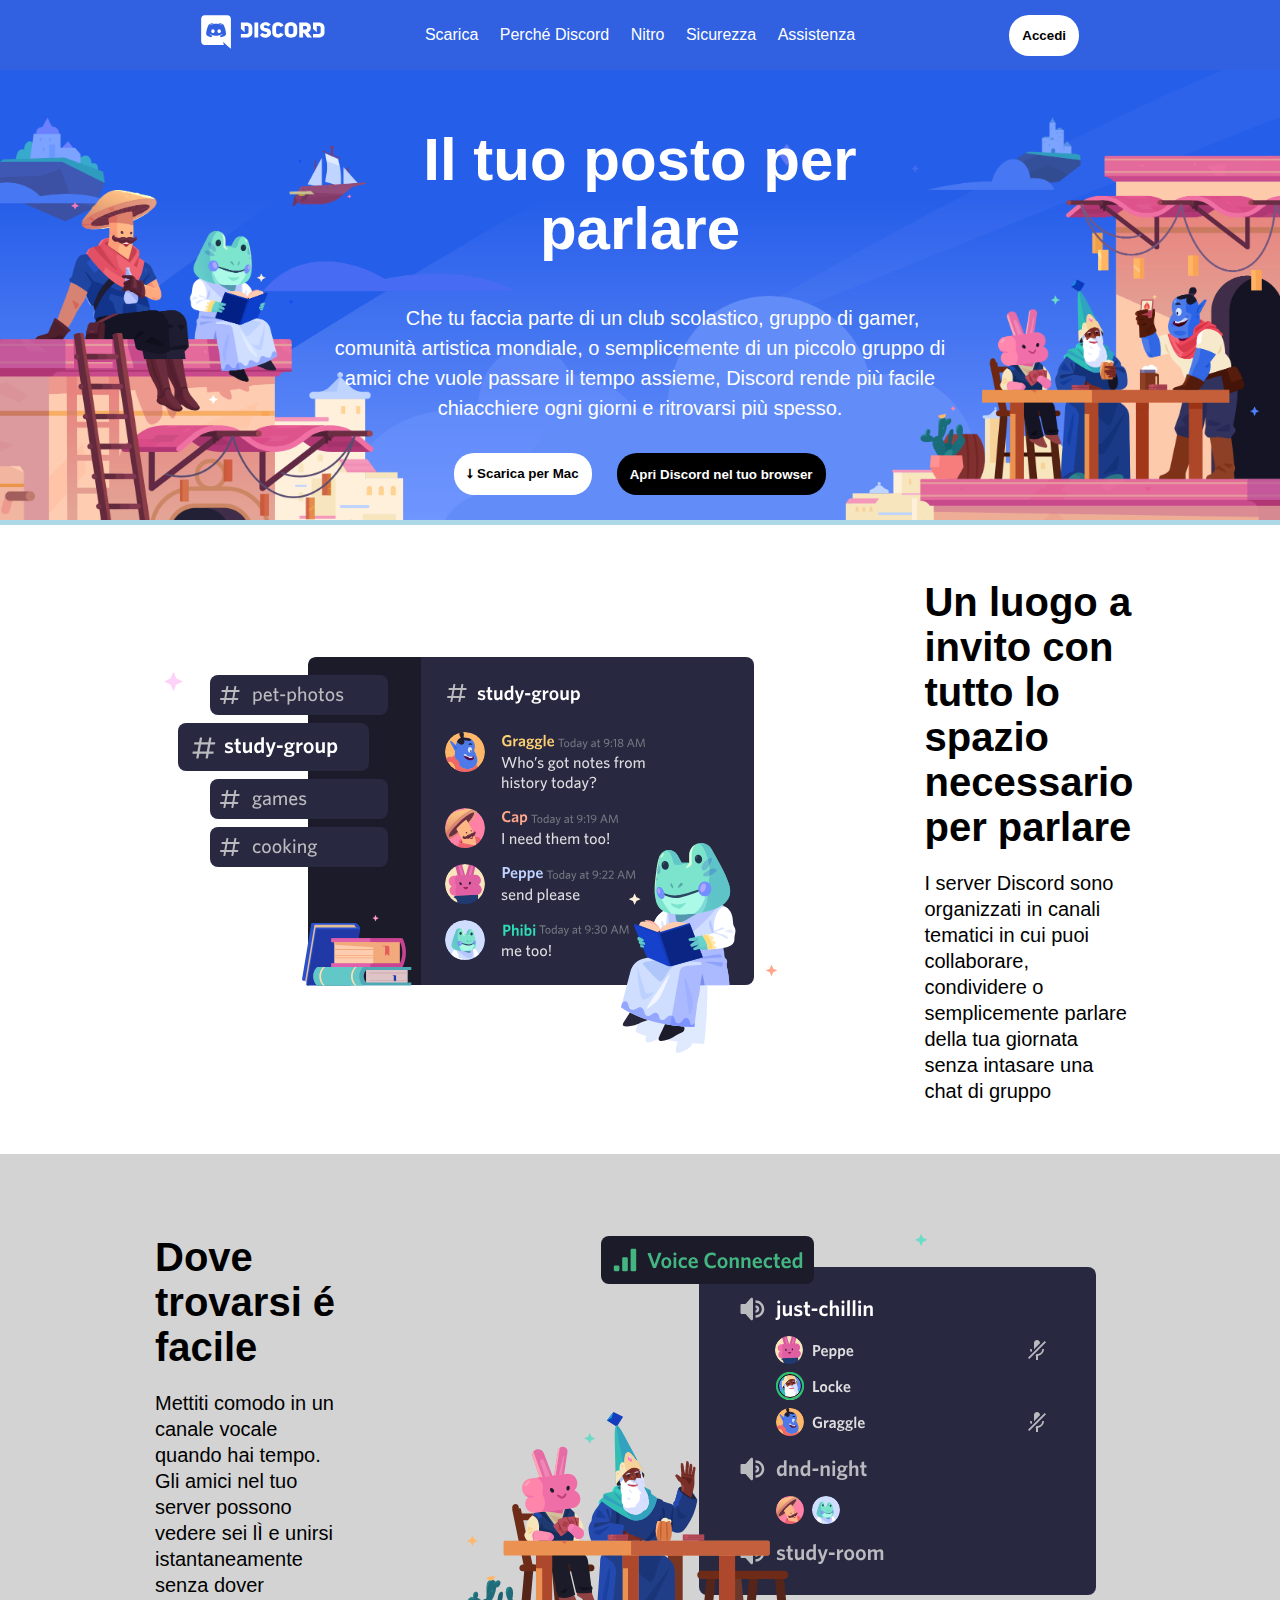
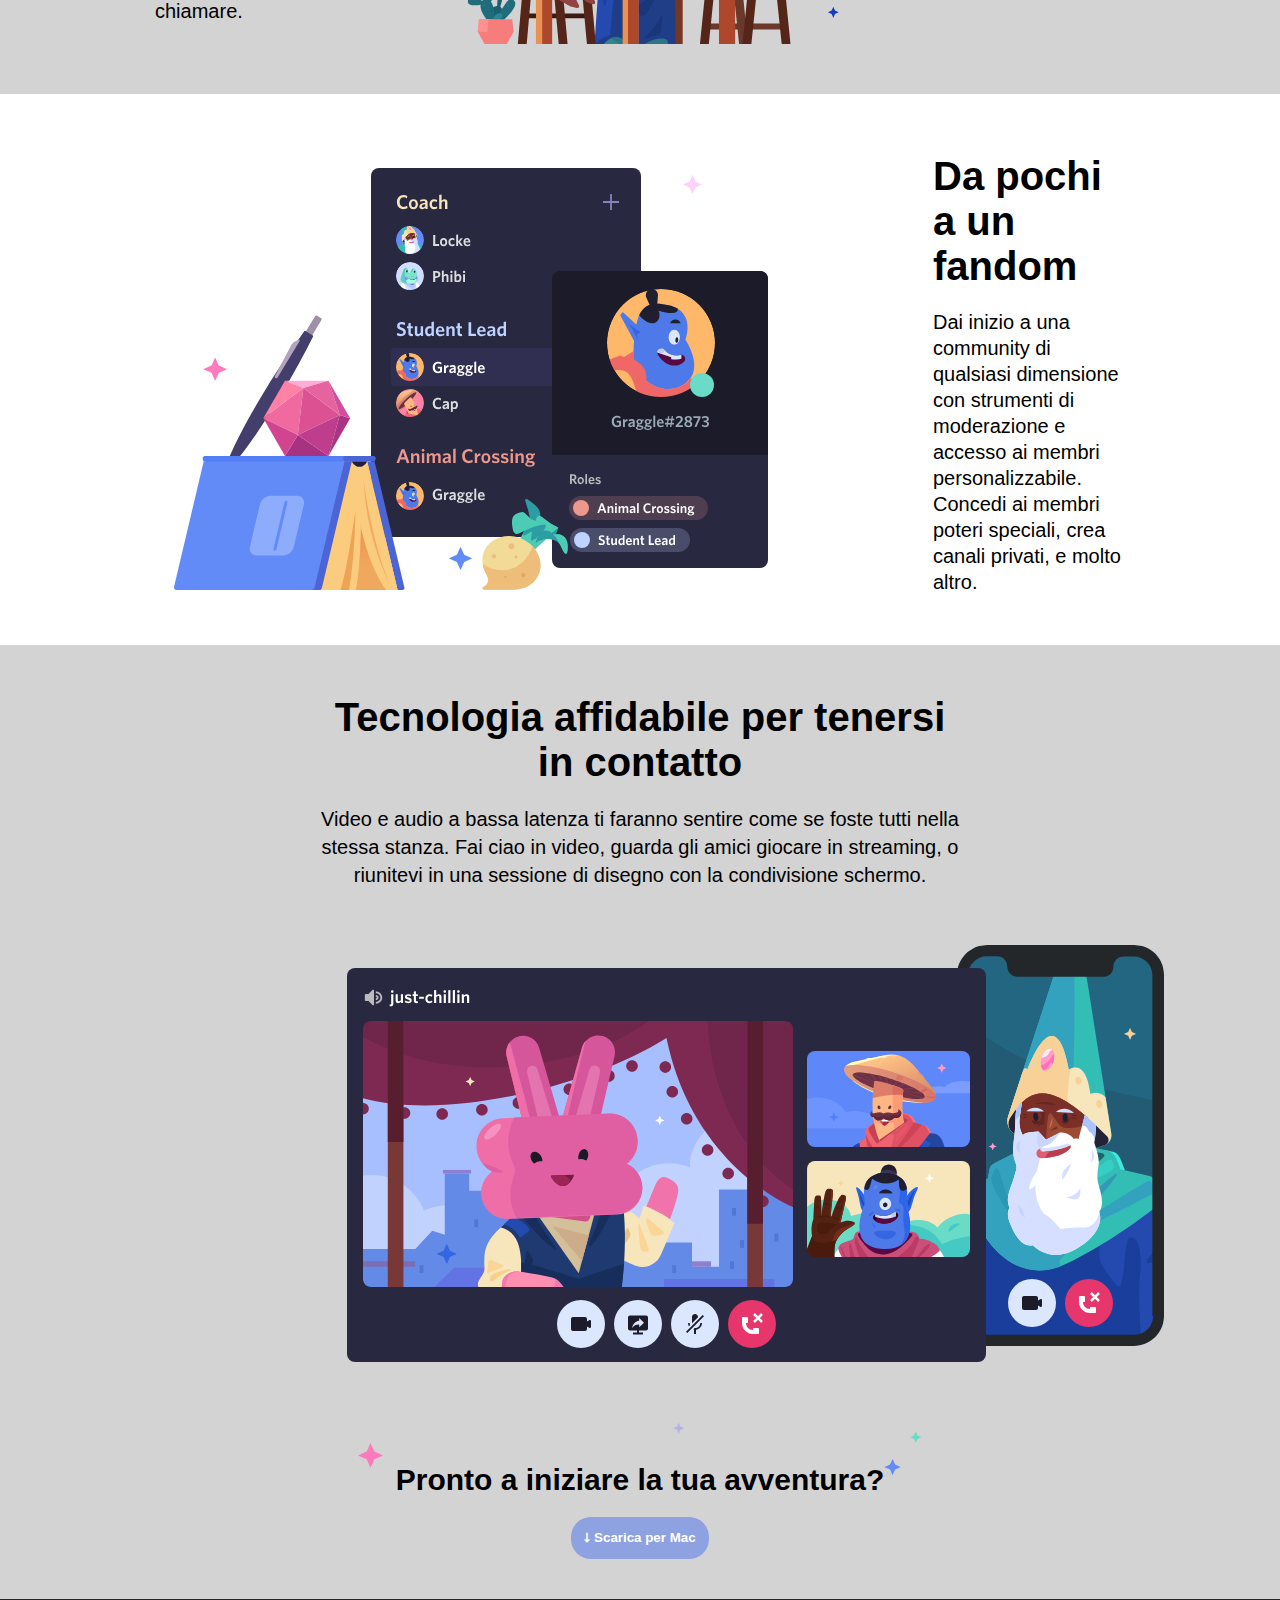
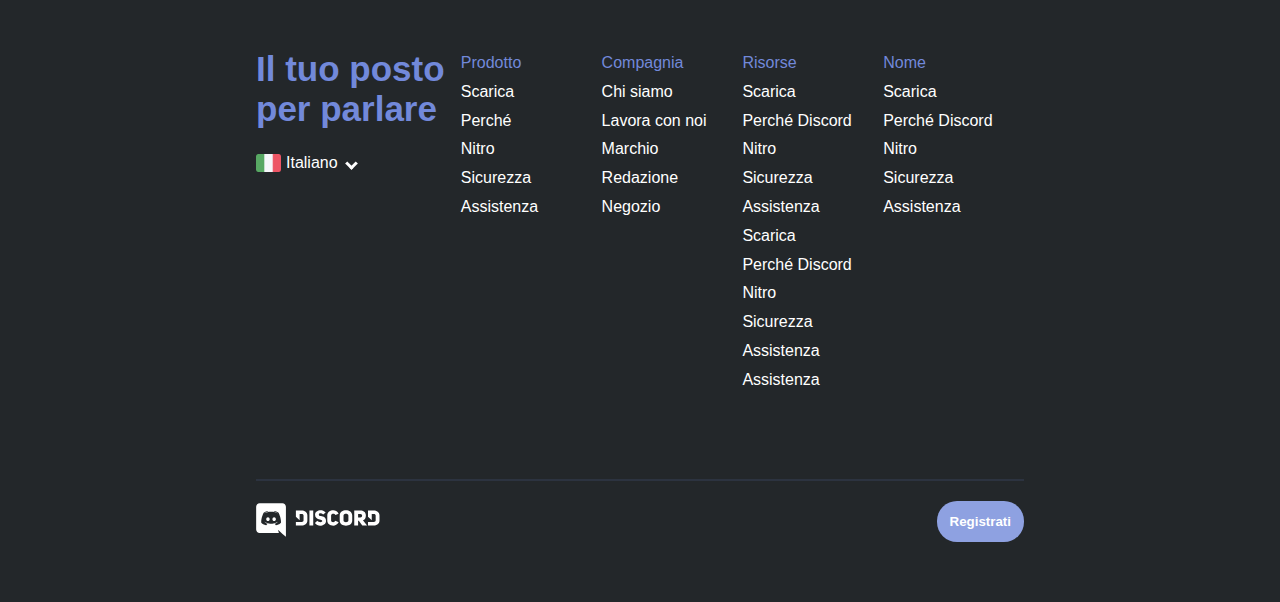
==== commit f62ea02f: "Finito" ====
--- a/index.html
+++ b/index.html
@@ -160,8 +160,6 @@
             </div>
         </div>
     </aside>
-    
-    <hr>
 
     <!-- Inizio parte finale della pagina -->
     <footer>
--- a/stylesheet.css
+++ b/stylesheet.css
@@ -14,7 +14,6 @@
     display: flex;
     align-items: center;
     justify-content: center;
-    /* Debug roles */
     background-color: #3161e0;
     min-height: 70px;
 }
@@ -66,6 +65,7 @@
     background-size: 100%;
     background-repeat: no-repeat;
     background-position: center;
+    background-size: cover;
     min-height: 450px;
 }
 .first_section{
@@ -145,8 +145,10 @@
     justify-content: space-between;
     display: flex;
     flex-basis: 60%;
-    margin: 40px;
-    align-items: center;
+    margin-bottom: 60px;
+    align-items: center;
+    border-top: 2px solid #2c3340;
+    padding-top: 20px;
 }
 
 /* STILI PER COMPLETARE L'ESERCIZIO */
